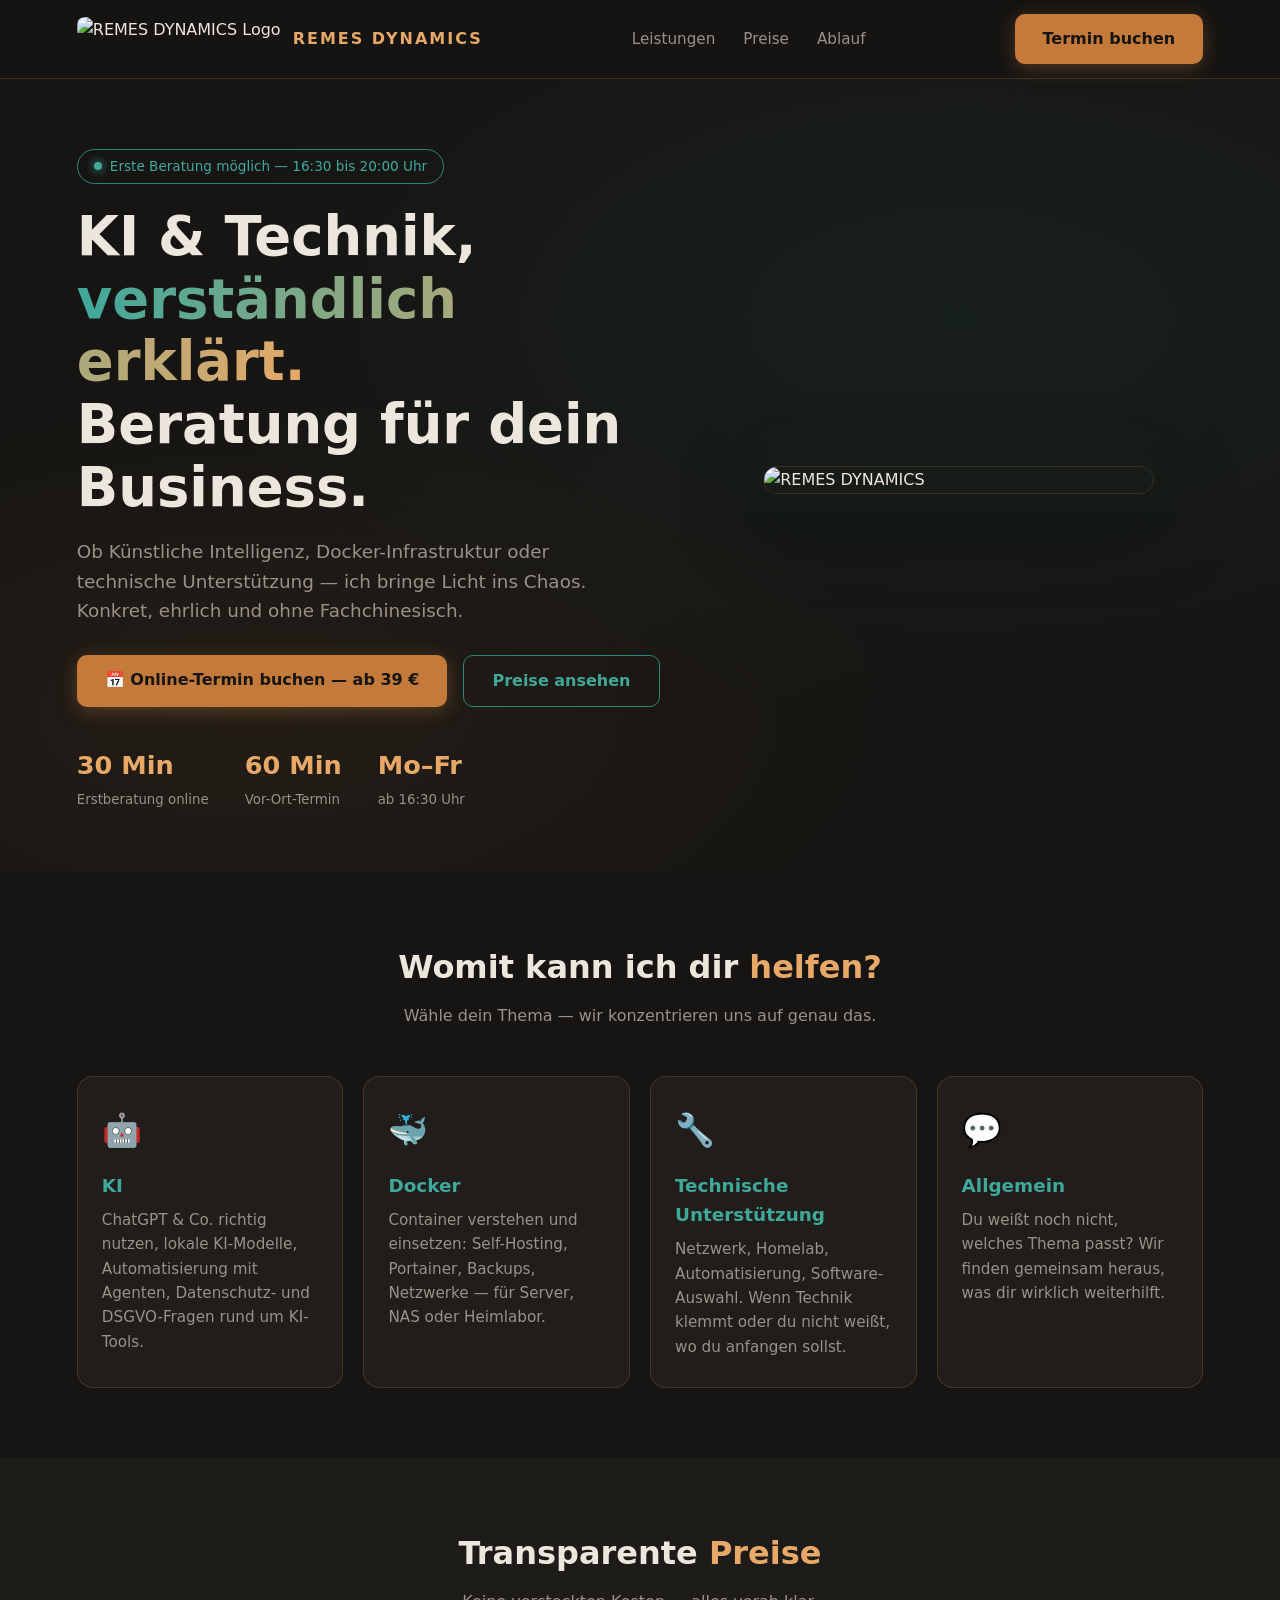
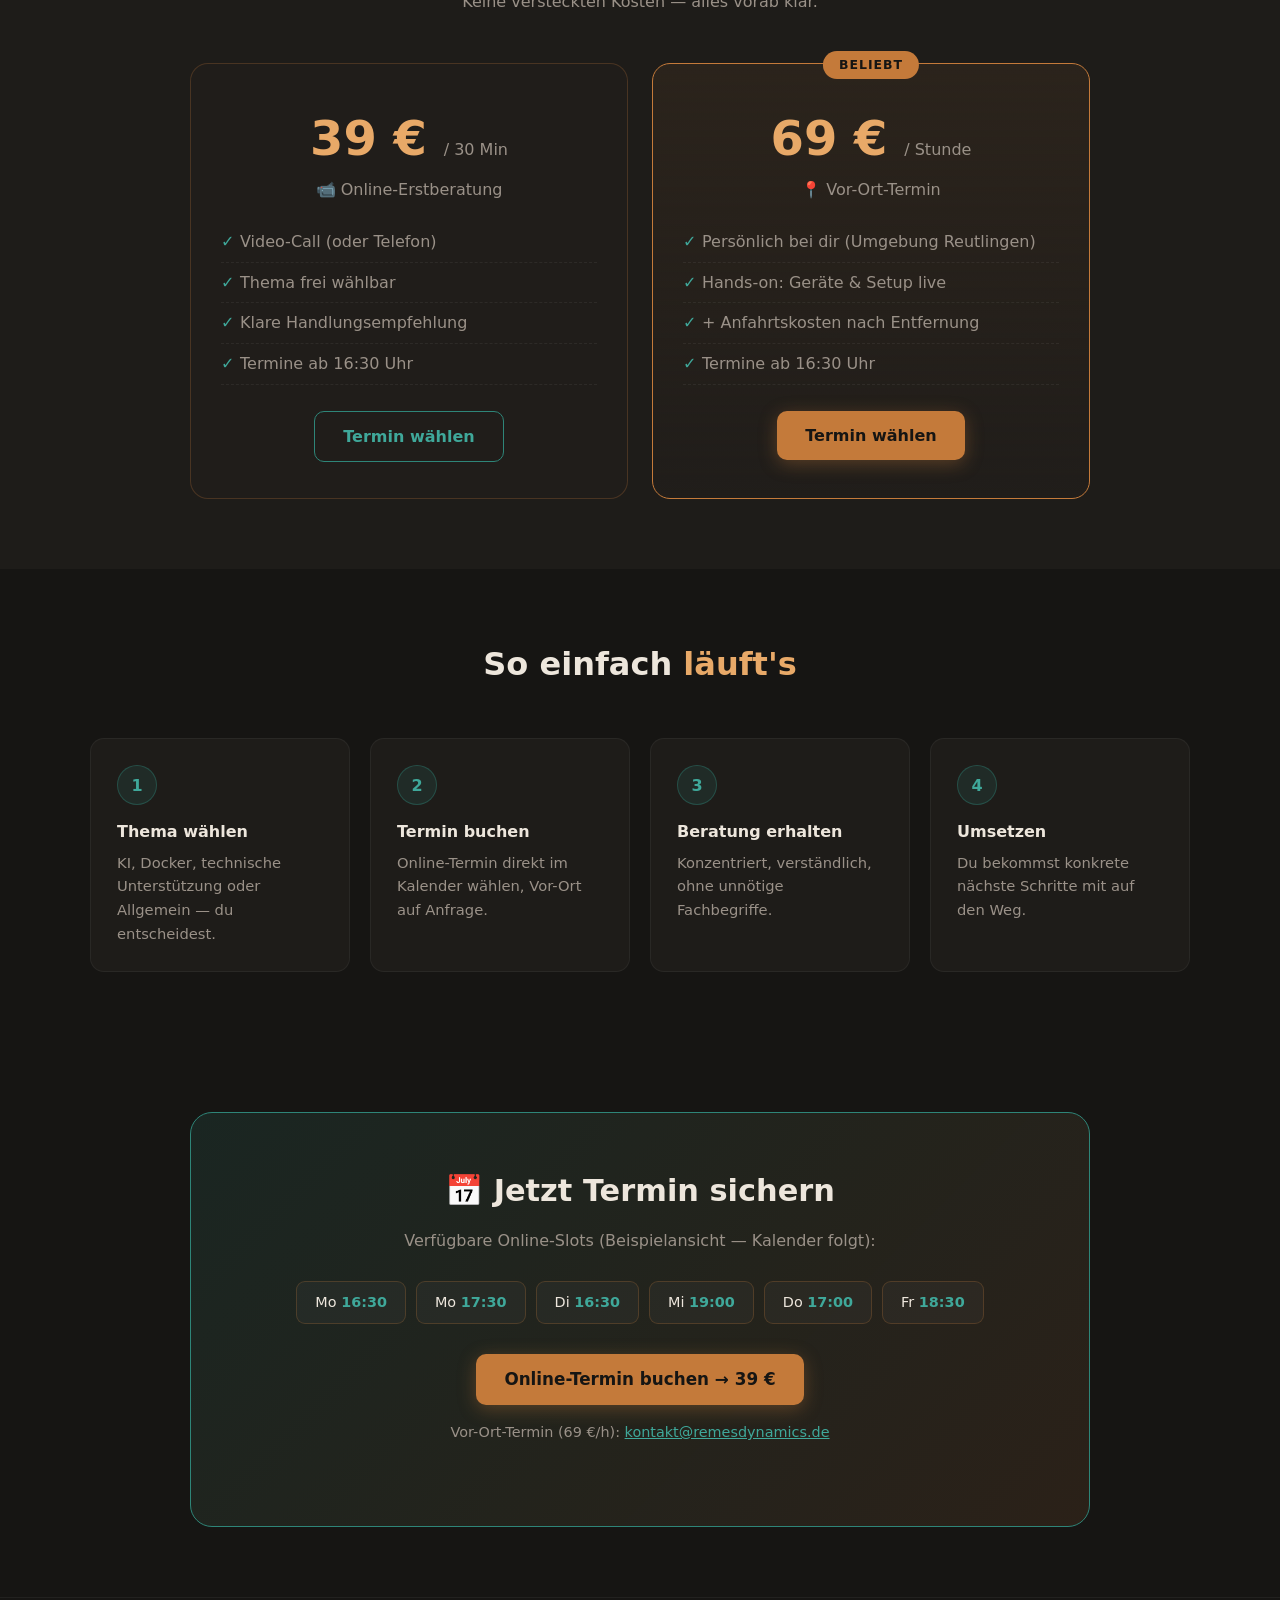
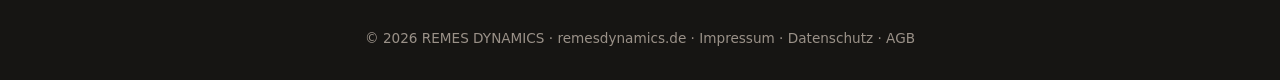
==== index.html @ b0b4b61d "Add index.html (REMES Dynamics Website)" ====
<!DOCTYPE html>
<html lang="de">
<head>
<meta charset="UTF-8">
<meta name="viewport" content="width=device-width, initial-scale=1.0">
<title>REMES DYNAMICS — KI &amp; Tech Beratung</title>
<link rel="icon" href="logo.png" type="image/png">
<style>
  :root {
    --bg: #161513;
    --bg2: #1e1c19;
    --card: #201d1a;
    --teal: #2E8578;
    --teal-bright: #3FA89A;
    --copper: #C47A3A;
    --copper-light: #E8A968;
    --text: #EDE6DC;
    --muted: #9A9188;
    --line: rgba(196,122,58,.25);
  }
  * { margin:0; padding:0; box-sizing:border-box; }
  body {
    font-family: 'Segoe UI', system-ui, sans-serif;
    background: var(--bg);
    color: var(--text);
    line-height: 1.6;
  }
  /* ---------- NAV ---------- */
  nav {
    position: sticky; top: 0; z-index: 100;
    display: flex; align-items: center; justify-content: space-between;
    padding: 14px 6vw;
    background: rgba(22,21,19,.85);
    backdrop-filter: blur(10px);
    border-bottom: 1px solid var(--line);
  }
  nav img { height: 44px; border-radius: 8px; }
  nav .brand { display:flex; align-items:center; gap:12px; }
  nav .brand span { font-weight:700; letter-spacing:2px; color:var(--copper-light); }
  nav .links { display:flex; gap:28px; font-size:.95rem; }
  nav .links a { color:var(--muted); text-decoration:none; transition:color .2s; }
  nav .links a:hover { color:var(--teal-bright); }
  .btn {
    display:inline-block; padding:12px 28px; border-radius:10px;
    font-weight:600; text-decoration:none; transition:all .25s;
  }
  .btn-copper { background:var(--copper); color:#161513; box-shadow:0 4px 18px rgba(196,122,58,.35); }
  .btn-copper:hover { background:var(--copper-light); transform:translateY(-2px); }
  .btn-ghost { border:1px solid var(--teal); color:var(--teal-bright); }
  .btn-ghost:hover { background:rgba(46,133,120,.12); }

  /* ---------- HERO ---------- */
  header {
    display:grid; grid-template-columns: 1.1fr .9fr; gap:40px; align-items:center;
    padding: 70px 6vw 60px;
    background:
      radial-gradient(ellipse 60% 50% at 75% 30%, rgba(46,133,120,.10), transparent),
      radial-gradient(ellipse 50% 40% at 20% 80%, rgba(196,122,58,.08), transparent),
      var(--bg);
  }
  .badge {
    display:inline-flex; align-items:center; gap:8px;
    padding:6px 16px; border-radius:99px; font-size:.85rem;
    border:1px solid var(--teal); color:var(--teal-bright);
    margin-bottom:22px;
  }
  .badge .dot { width:8px; height:8px; border-radius:50%; background:var(--teal-bright);
    box-shadow:0 0 10px var(--teal-bright); animation:pulse 2s infinite; }
  @keyframes pulse { 50% { opacity:.4; } }
  h1 { font-size: clamp(2.2rem, 4.5vw, 3.4rem); line-height:1.15; margin-bottom:18px; }
  h1 .grad {
    background: linear-gradient(90deg, var(--teal-bright), var(--copper-light));
    -webkit-background-clip:text; background-clip:text; color:transparent;
  }
  .lead { color:var(--muted); font-size:1.15rem; max-width:520px; margin-bottom:30px; }
  .hero-cta { display:flex; gap:16px; flex-wrap:wrap; }
  .hero-stats { display:flex; gap:36px; margin-top:38px; }
  .hero-stats b { font-size:1.6rem; color:var(--copper-light); display:block; }
  .hero-stats small { color:var(--muted); }
  .hero-logo {
    justify-self:center;
    width: min(420px, 80%); border-radius:24px;
    box-shadow: 0 20px 80px rgba(0,0,0,.6), 0 0 60px rgba(46,133,120,.15);
    border: 1px solid rgba(196,122,58,.2);
  }

  /* ---------- SERVICES ---------- */
  section { padding: 70px 6vw; }
  .sec-head { text-align:center; margin-bottom:48px; }
  .sec-head h2 { font-size:2rem; margin-bottom:10px; }
  .sec-head h2 em { color:var(--copper-light); font-style:normal; }
  .sec-head p { color:var(--muted); }
  .grid { display:grid; grid-template-columns:repeat(auto-fit,minmax(230px,1fr)); gap:20px; max-width:1240px; margin:0 auto; }
  .card {
    background:var(--card); border:1px solid var(--line); border-radius:16px;
    padding:28px 24px; transition:all .3s; position:relative; overflow:hidden;
  }
  .card:hover { transform:translateY(-6px); border-color:var(--teal);
    box-shadow:0 14px 40px rgba(0,0,0,.45), 0 0 30px rgba(46,133,120,.12); }
  .card .ico { font-size:2rem; margin-bottom:14px; }
  .card h3 { font-size:1.15rem; margin-bottom:8px; color:var(--teal-bright); }
  .card p { color:var(--muted); font-size:.95rem; }

  /* ---------- PRICING ---------- */
  .pricing { display:grid; grid-template-columns:repeat(auto-fit,minmax(300px,1fr)); gap:24px; max-width:900px; margin:0 auto; }
  .price-card {
    background:var(--card); border:1px solid var(--line); border-radius:18px;
    padding:36px 30px; text-align:center; position:relative;
  }
  .price-card.hot { border-color:var(--copper);
    background:linear-gradient(180deg, rgba(196,122,58,.08), var(--card)); }
  .price-card .tag {
    position:absolute; top:-13px; left:50%; transform:translateX(-50%);
    background:var(--copper); color:#161513; font-size:.78rem; font-weight:700;
    padding:4px 16px; border-radius:99px; letter-spacing:1px;
  }
  .price-card .amount { font-size:3rem; font-weight:800; color:var(--copper-light); }
  .price-card .amount small { font-size:1rem; color:var(--muted); font-weight:400; }
  .price-card .per { color:var(--muted); margin-bottom:20px; }
  .price-card ul { list-style:none; text-align:left; margin:0 0 26px; }
  .price-card li { padding:7px 0; color:var(--muted); border-bottom:1px dashed rgba(255,255,255,.06); }
  .price-card li::before { content:"✓ "; color:var(--teal-bright); font-weight:700; }

  /* ---------- HOW IT WORKS ---------- */
  .steps { display:grid; grid-template-columns:repeat(auto-fit,minmax(220px,1fr)); gap:20px; max-width:1100px; margin:0 auto; }
  .step { background:var(--bg2); border-radius:14px; padding:26px; border:1px solid rgba(255,255,255,.05); }
  .step .num {
    width:40px; height:40px; border-radius:50%; display:grid; place-items:center;
    background:rgba(46,133,120,.15); color:var(--teal-bright); font-weight:800; margin-bottom:14px;
    border:1px solid rgba(46,133,120,.4);
  }
  .step h4 { margin-bottom:6px; }
  .step p { color:var(--muted); font-size:.92rem; }

  /* ---------- BOOKING CTA ---------- */
  .cta {
    max-width:900px; margin:0 auto; text-align:center;
    background:linear-gradient(135deg, rgba(46,133,120,.15), rgba(196,122,58,.12));
    border:1px solid var(--teal); border-radius:22px; padding:54px 30px;
  }
  .cta h2 { font-size:1.9rem; margin-bottom:12px; }
  .cta p { color:var(--muted); margin-bottom:28px; }
  .slots { display:flex; gap:10px; justify-content:center; flex-wrap:wrap; margin-bottom:30px; }
  .slot {
    padding:9px 18px; border-radius:9px; border:1px solid var(--line);
    color:var(--text); font-size:.9rem; background:rgba(255,255,255,.03);
  }
  .slot b { color:var(--teal-bright); }
  .footer-note { text-align:center; color:var(--muted); font-size:.85rem; padding:30px; border-top:1px solid rgba(255,255,255,.05); }

  @media (max-width: 820px) {
    header { grid-template-columns:1fr; text-align:center; }
    .hero-cta, .hero-stats { justify-content:center; }
    nav .links { display:none; }
  }
</style>
</head>
<body>

<nav>
  <div class="brand">
    <img src="logo.png" alt="REMES DYNAMICS Logo">
    <span>REMES DYNAMICS</span>
  </div>
  <div class="links">
    <a href="#leistungen">Leistungen</a>
    <a href="#preise">Preise</a>
    <a href="#ablauf">Ablauf</a>
  </div>
  <a class="btn btn-copper" href="#buchen">Termin buchen</a>
</nav>

<header>
  <div>
    <div class="badge"><span class="dot"></span> Erste Beratung möglich — 16:30 bis 20:00 Uhr</div>
    <h1>KI &amp; Technik, <span class="grad">verständlich erklärt.</span><br>Beratung für dein Business.</h1>
    <p class="lead">Ob Künstliche Intelligenz, Docker-Infrastruktur oder technische Unterstützung —
      ich bringe Licht ins Chaos. Konkret, ehrlich und ohne Fachchinesisch.</p>
    <div class="hero-cta">
      <a class="btn btn-copper" href="#buchen">📅 Online-Termin buchen — ab 39 €</a>
      <a class="btn btn-ghost" href="#preise">Preise ansehen</a>
    </div>
    <div class="hero-stats">
      <div><b>30 Min</b><small>Erstberatung online</small></div>
      <div><b>60 Min</b><small>Vor-Ort-Termin</small></div>
      <div><b>Mo–Fr</b><small>ab 16:30 Uhr</small></div>
    </div>
  </div>
  <img class="hero-logo" src="logo.png" alt="REMES DYNAMICS">
</header>

<section id="leistungen">
  <div class="sec-head">
    <h2>Womit kann ich dir <em>helfen?</em></h2>
    <p>Wähle dein Thema — wir konzentrieren uns auf genau das.</p>
  </div>
  <div class="grid">
    <div class="card"><div class="ico">🤖</div><h3>KI</h3>
      <p>ChatGPT &amp; Co. richtig nutzen, lokale KI-Modelle, Automatisierung mit Agenten, Datenschutz- und DSGVO-Fragen rund um KI-Tools.</p></div>
    <div class="card"><div class="ico">🐳</div><h3>Docker</h3>
      <p>Container verstehen und einsetzen: Self-Hosting, Portainer, Backups, Netzwerke — für Server, NAS oder Heimlabor.</p></div>
    <div class="card"><div class="ico">🔧</div><h3>Technische Unterstützung</h3>
      <p>Netzwerk, Homelab, Automatisierung, Software-Auswahl. Wenn Technik klemmt oder du nicht weißt, wo du anfangen sollst.</p></div>
    <div class="card"><div class="ico">💬</div><h3>Allgemein</h3>
      <p>Du weißt noch nicht, welches Thema passt? Wir finden gemeinsam heraus, was dir wirklich weiterhilft.</p></div>
  </div>
</section>

<section id="preise" style="background:var(--bg2);">
  <div class="sec-head">
    <h2>Transparente <em>Preise</em></h2>
    <p>Keine versteckten Kosten — alles vorab klar.</p>
  </div>
  <div class="pricing">
    <div class="price-card">
      <div class="amount">39&nbsp;€ <small>/ 30 Min</small></div>
      <div class="per">📹 Online-Erstberatung</div>
      <ul>
        <li>Video-Call (oder Telefon)</li>
        <li>Thema frei wählbar</li>
        <li>Klare Handlungsempfehlung</li>
        <li>Termine ab 16:30 Uhr</li>
      </ul>
      <a class="btn btn-ghost" href="#buchen">Termin wählen</a>
    </div>
    <div class="price-card hot">
      <div class="tag">BELIEBT</div>
      <div class="amount">69&nbsp;€ <small>/ Stunde</small></div>
      <div class="per">📍 Vor-Ort-Termin</div>
      <ul>
        <li>Persönlich bei dir (Umgebung Reutlingen)</li>
        <li>Hands-on: Geräte &amp; Setup live</li>
        <li>+ Anfahrtskosten nach Entfernung</li>
        <li>Termine ab 16:30 Uhr</li>
      </ul>
      <a class="btn btn-copper" href="#buchen">Termin wählen</a>
    </div>
  </div>
</section>

<section id="ablauf">
  <div class="sec-head">
    <h2>So einfach <em>läuft's</em></h2>
  </div>
  <div class="steps">
    <div class="step"><div class="num">1</div><h4>Thema wählen</h4><p>KI, Docker, technische Unterstützung oder Allgemein — du entscheidest.</p></div>
    <div class="step"><div class="num">2</div><h4>Termin buchen</h4><p>Online-Termin direkt im Kalender wählen, Vor-Ort auf Anfrage.</p></div>
    <div class="step"><div class="num">3</div><h4>Beratung erhalten</h4><p>Konzentriert, verständlich, ohne unnötige Fachbegriffe.</p></div>
    <div class="step"><div class="num">4</div><h4>Umsetzen</h4><p>Du bekommst konkrete nächste Schritte mit auf den Weg.</p></div>
  </div>
</section>

<section id="buchen">
  <div class="cta">
    <h2>📅 Jetzt Termin sichern</h2>
    <p>Verfügbare Online-Slots (Beispielansicht — Kalender folgt):</p>
    <div class="slots">
      <span class="slot">Mo <b>16:30</b></span>
      <span class="slot">Mo <b>17:30</b></span>
      <span class="slot">Di <b>16:30</b></span>
      <span class="slot">Mi <b>19:00</b></span>
      <span class="slot">Do <b>17:00</b></span>
      <span class="slot">Fr <b>18:30</b></span>
    </div>
    <a class="btn btn-copper" href="#" style="font-size:1.05rem;">Online-Termin buchen → 39 €</a>
    <p style="margin-top:16px; font-size:.9rem;">Vor-Ort-Termin (69 €/h): <a href="mailto:kontakt@remesdynamics.de" style="color:var(--teal-bright);">kontakt@remesdynamics.de</a></p>
  </div>
</section>

<div class="footer-note">
  © 2026 REMES DYNAMICS · remesdynamics.de · Impressum · Datenschutz · AGB
</div>

</body>
</html>
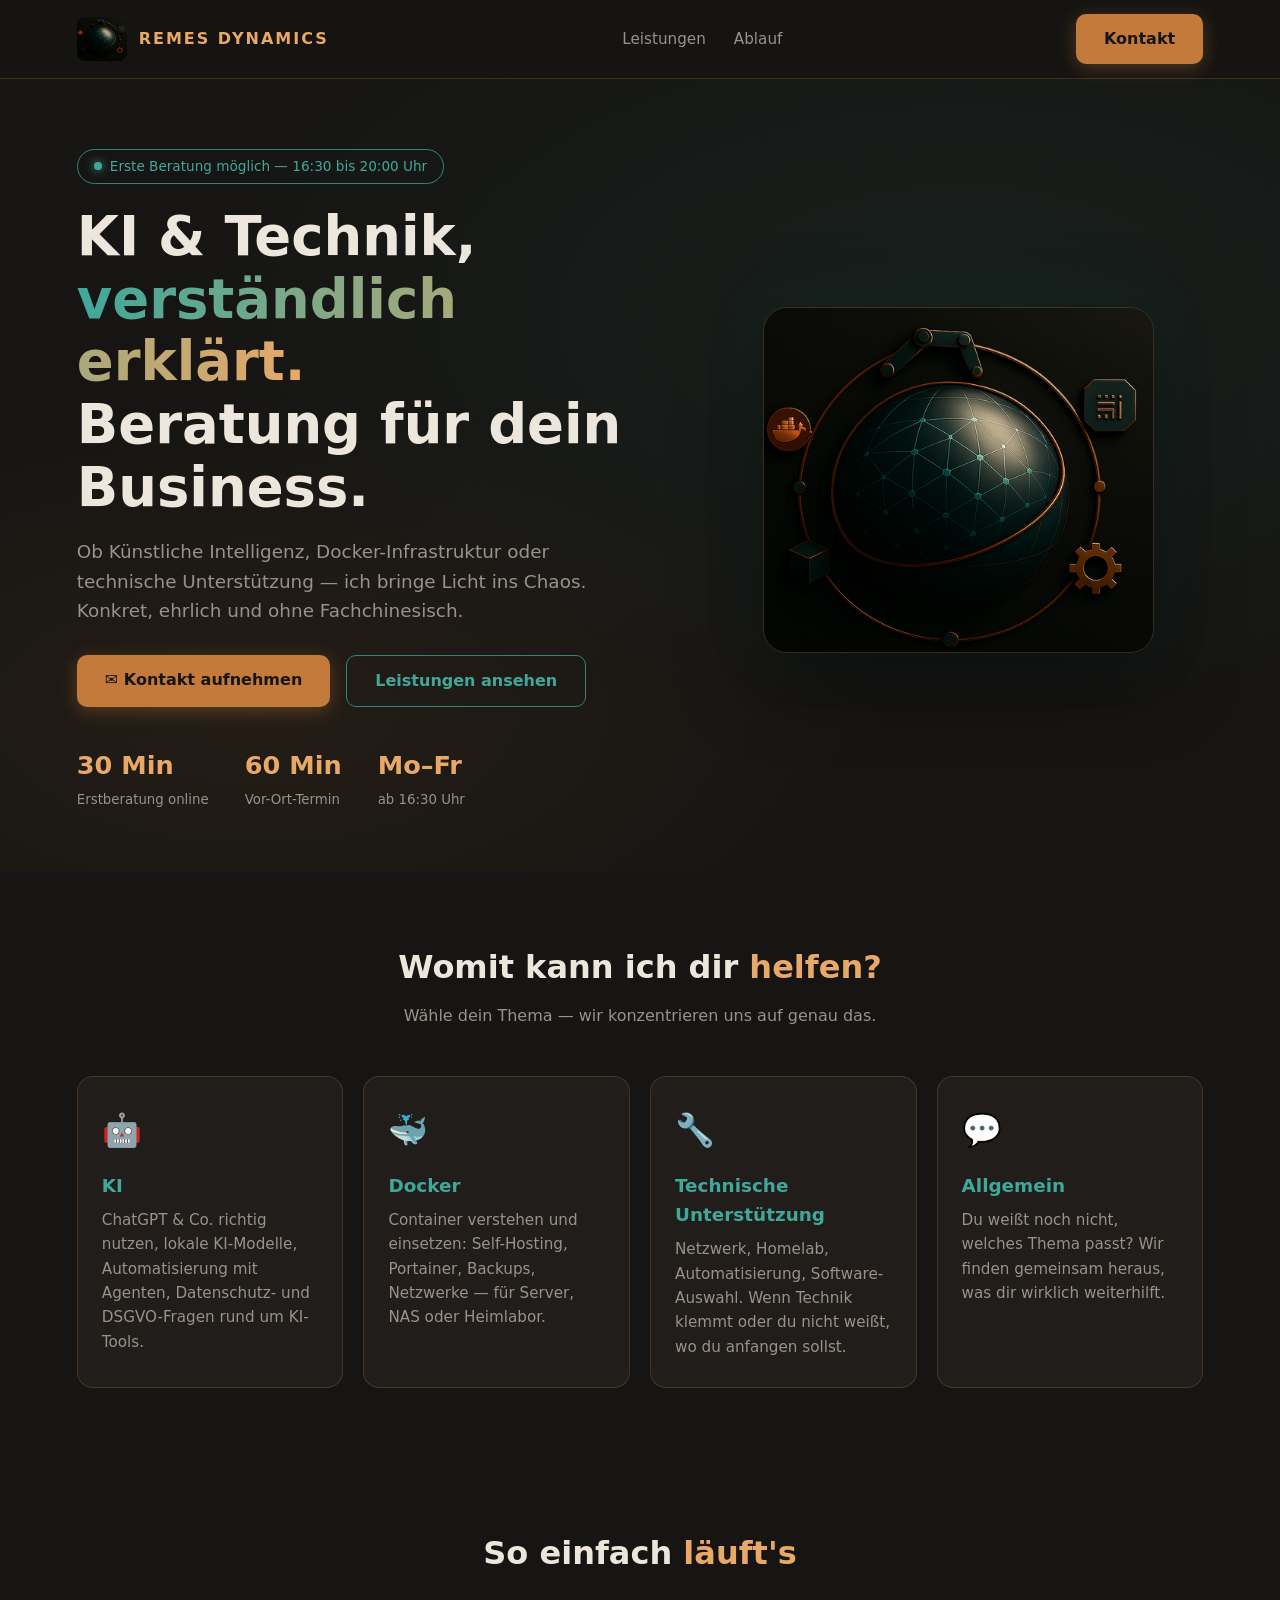
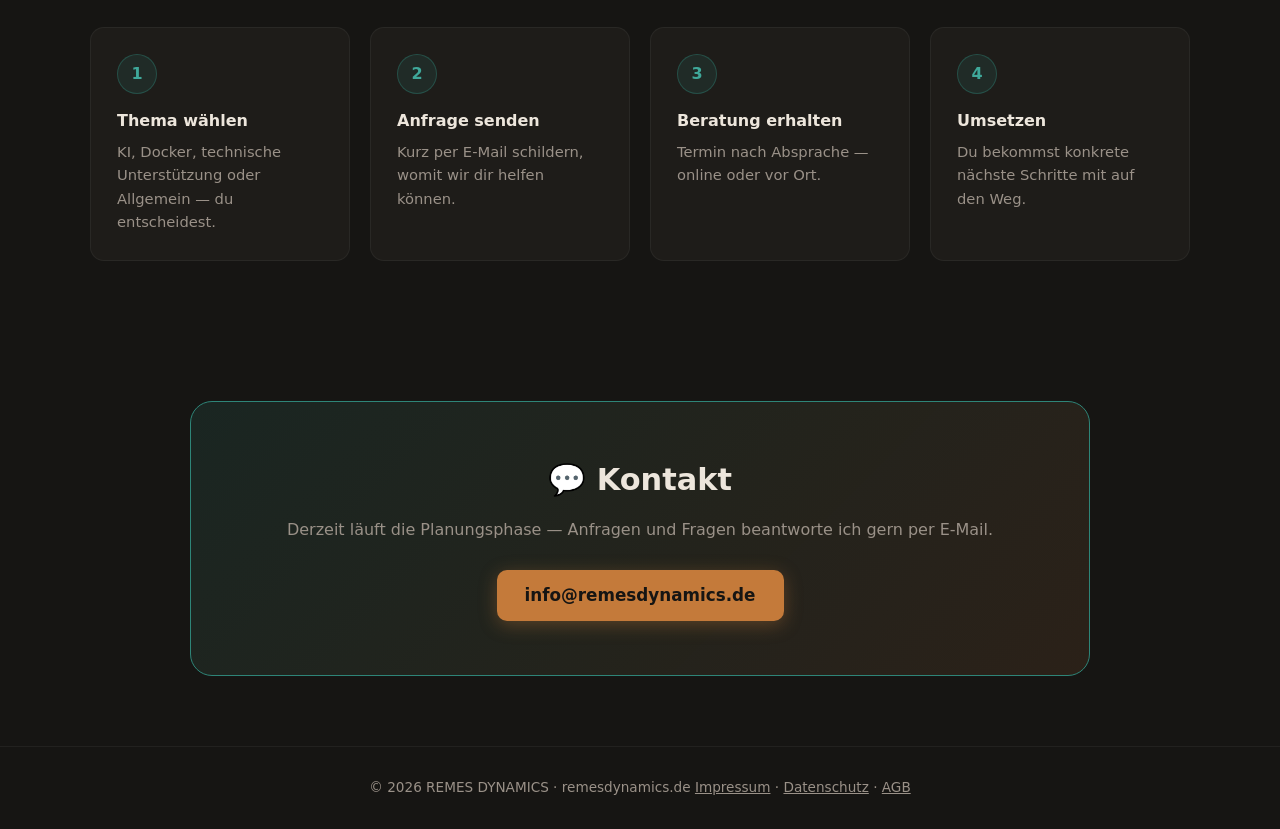
==== commit 38eda4b8: "Update index: Info-only Version" ====
--- a/index.html
+++ b/index.html
@@ -140,12 +140,6 @@
   }
   .cta h2 { font-size:1.9rem; margin-bottom:12px; }
   .cta p { color:var(--muted); margin-bottom:28px; }
-  .slots { display:flex; gap:10px; justify-content:center; flex-wrap:wrap; margin-bottom:30px; }
-  .slot {
-    padding:9px 18px; border-radius:9px; border:1px solid var(--line);
-    color:var(--text); font-size:.9rem; background:rgba(255,255,255,.03);
-  }
-  .slot b { color:var(--teal-bright); }
   .footer-note { text-align:center; color:var(--muted); font-size:.85rem; padding:30px; border-top:1px solid rgba(255,255,255,.05); }
 
   @media (max-width: 820px) {
@@ -164,10 +158,9 @@
   </div>
   <div class="links">
     <a href="#leistungen">Leistungen</a>
-    <a href="#preise">Preise</a>
     <a href="#ablauf">Ablauf</a>
   </div>
-  <a class="btn btn-copper" href="#buchen">Termin buchen</a>
+  <a class="btn btn-copper" href="mailto:info@remesdynamics.de">Kontakt</a>
 </nav>
 
 <header>
@@ -177,8 +170,8 @@
     <p class="lead">Ob Künstliche Intelligenz, Docker-Infrastruktur oder technische Unterstützung —
       ich bringe Licht ins Chaos. Konkret, ehrlich und ohne Fachchinesisch.</p>
     <div class="hero-cta">
-      <a class="btn btn-copper" href="#buchen">📅 Online-Termin buchen — ab 39 €</a>
-      <a class="btn btn-ghost" href="#preise">Preise ansehen</a>
+      <a class="btn btn-copper" href="mailto:info@remesdynamics.de">✉️ Kontakt aufnehmen</a>
+      <a class="btn btn-ghost" href="#leistungen">Leistungen ansehen</a>
     </div>
     <div class="hero-stats">
       <div><b>30 Min</b><small>Erstberatung online</small></div>
@@ -206,37 +199,6 @@
   </div>
 </section>
 
-<section id="preise" style="background:var(--bg2);">
-  <div class="sec-head">
-    <h2>Transparente <em>Preise</em></h2>
-    <p>Keine versteckten Kosten — alles vorab klar.</p>
-  </div>
-  <div class="pricing">
-    <div class="price-card">
-      <div class="amount">39&nbsp;€ <small>/ 30 Min</small></div>
-      <div class="per">📹 Online-Erstberatung</div>
-      <ul>
-        <li>Video-Call (oder Telefon)</li>
-        <li>Thema frei wählbar</li>
-        <li>Klare Handlungsempfehlung</li>
-        <li>Termine ab 16:30 Uhr</li>
-      </ul>
-      <a class="btn btn-ghost" href="#buchen">Termin wählen</a>
-    </div>
-    <div class="price-card hot">
-      <div class="tag">BELIEBT</div>
-      <div class="amount">69&nbsp;€ <small>/ Stunde</small></div>
-      <div class="per">📍 Vor-Ort-Termin</div>
-      <ul>
-        <li>Persönlich bei dir (Umgebung Reutlingen)</li>
-        <li>Hands-on: Geräte &amp; Setup live</li>
-        <li>+ Anfahrtskosten nach Entfernung</li>
-        <li>Termine ab 16:30 Uhr</li>
-      </ul>
-      <a class="btn btn-copper" href="#buchen">Termin wählen</a>
-    </div>
-  </div>
-</section>
 
 <section id="ablauf">
   <div class="sec-head">
@@ -244,31 +206,25 @@
   </div>
   <div class="steps">
     <div class="step"><div class="num">1</div><h4>Thema wählen</h4><p>KI, Docker, technische Unterstützung oder Allgemein — du entscheidest.</p></div>
-    <div class="step"><div class="num">2</div><h4>Termin buchen</h4><p>Online-Termin direkt im Kalender wählen, Vor-Ort auf Anfrage.</p></div>
-    <div class="step"><div class="num">3</div><h4>Beratung erhalten</h4><p>Konzentriert, verständlich, ohne unnötige Fachbegriffe.</p></div>
+    <div class="step"><div class="num">2</div><h4>Anfrage senden</h4><p>Kurz per E-Mail schildern, womit wir dir helfen können.</p></div>
+    <div class="step"><div class="num">3</div><h4>Beratung erhalten</h4><p>Termin nach Absprache — online oder vor Ort.</p></div>
     <div class="step"><div class="num">4</div><h4>Umsetzen</h4><p>Du bekommst konkrete nächste Schritte mit auf den Weg.</p></div>
   </div>
 </section>
 
-<section id="buchen">
+<section id="kontakt">
   <div class="cta">
-    <h2>📅 Jetzt Termin sichern</h2>
-    <p>Verfügbare Online-Slots (Beispielansicht — Kalender folgt):</p>
-    <div class="slots">
-      <span class="slot">Mo <b>16:30</b></span>
-      <span class="slot">Mo <b>17:30</b></span>
-      <span class="slot">Di <b>16:30</b></span>
-      <span class="slot">Mi <b>19:00</b></span>
-      <span class="slot">Do <b>17:00</b></span>
-      <span class="slot">Fr <b>18:30</b></span>
-    </div>
-    <a class="btn btn-copper" href="#" style="font-size:1.05rem;">Online-Termin buchen → 39 €</a>
-    <p style="margin-top:16px; font-size:.9rem;">Vor-Ort-Termin (69 €/h): <a href="mailto:kontakt@remesdynamics.de" style="color:var(--teal-bright);">kontakt@remesdynamics.de</a></p>
+    <h2>💬 Kontakt</h2>
+    <p>Derzeit läuft die Planungsphase — Anfragen und Fragen beantworte ich gern per E-Mail.</p>
+    <a class="btn btn-copper" href="mailto:info@remesdynamics.de" style="font-size:1.05rem;">info@remesdynamics.de</a>
   </div>
 </section>
 
 <div class="footer-note">
-  © 2026 REMES DYNAMICS · remesdynamics.de · Impressum · Datenschutz · AGB
+  <span>© 2026 REMES DYNAMICS · remesdynamics.de</span>
+<span><a href="impressum.html" style="color:var(--muted)">Impressum</a> ·
+<a href="datenschutz.html" style="color:var(--muted)">Datenschutz</a> ·
+<a href="agb.html" style="color:var(--muted)">AGB</a></span>
 </div>
 
 </body>
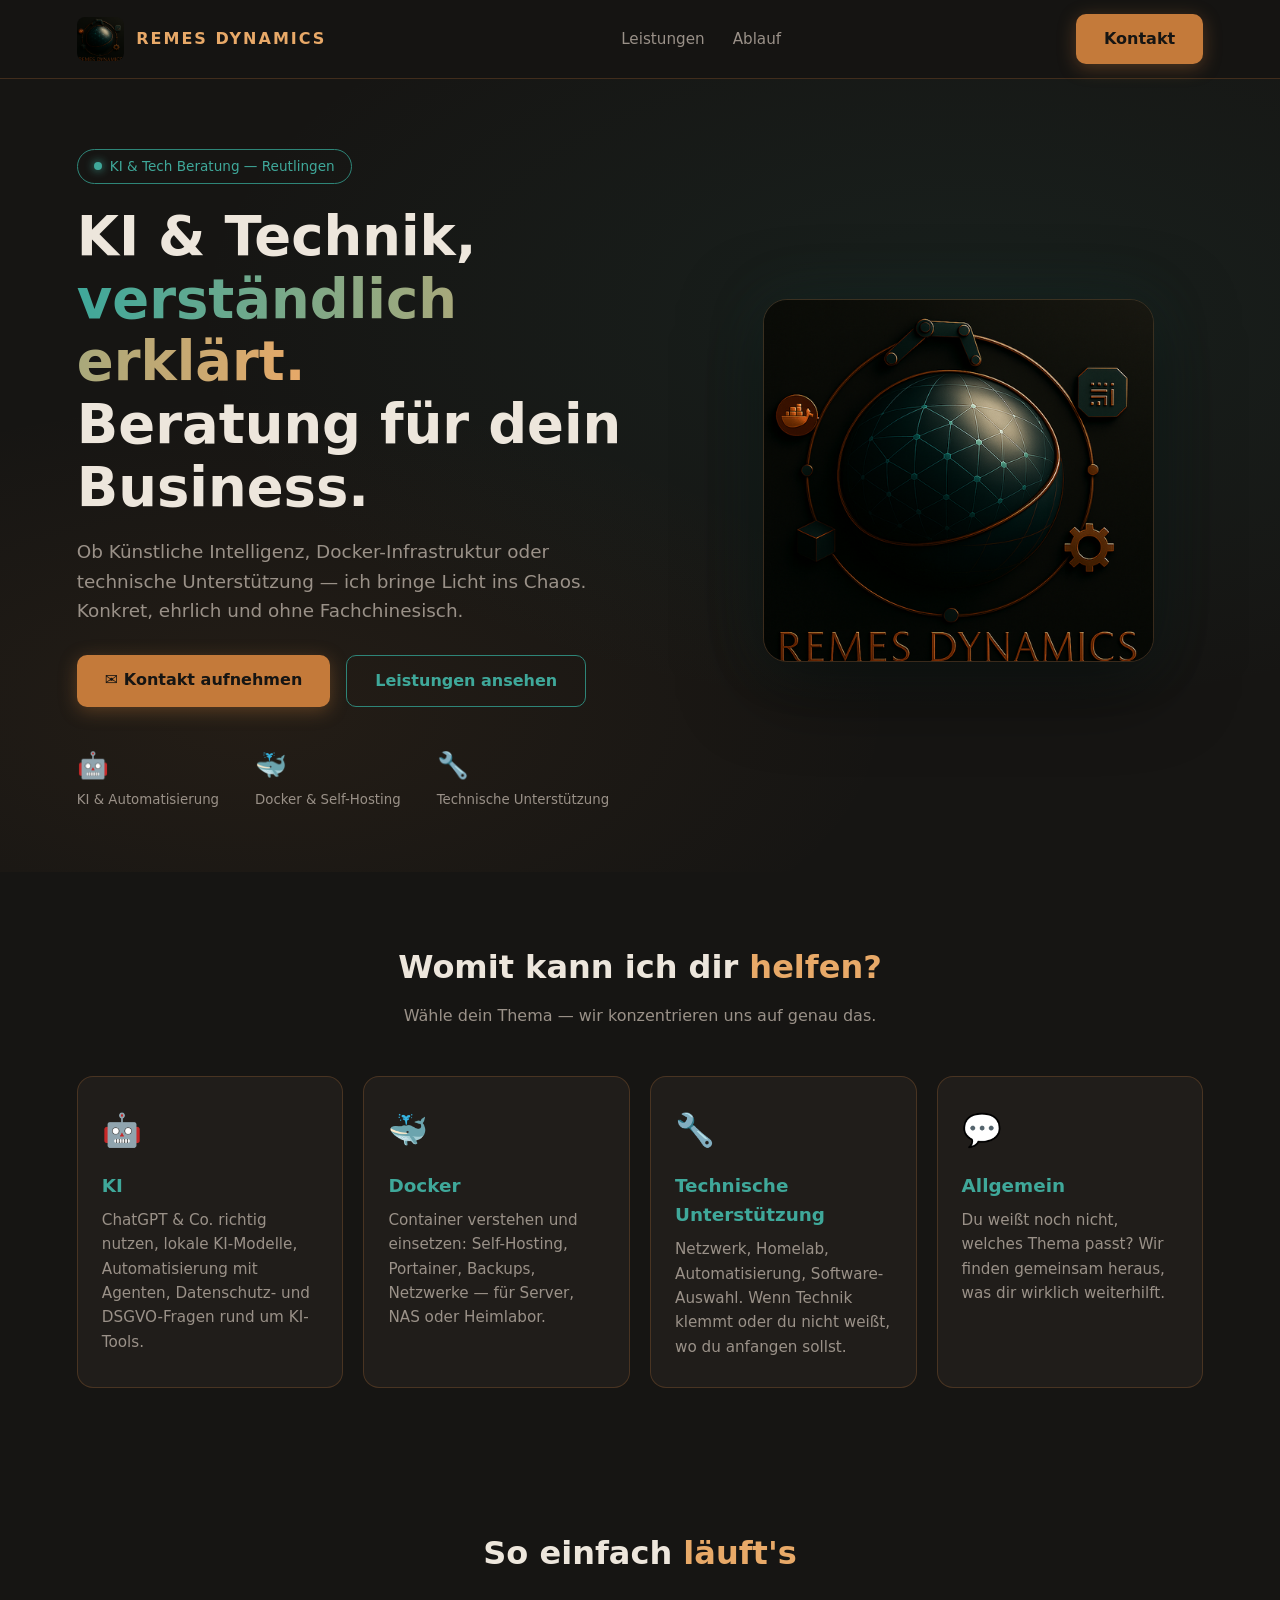
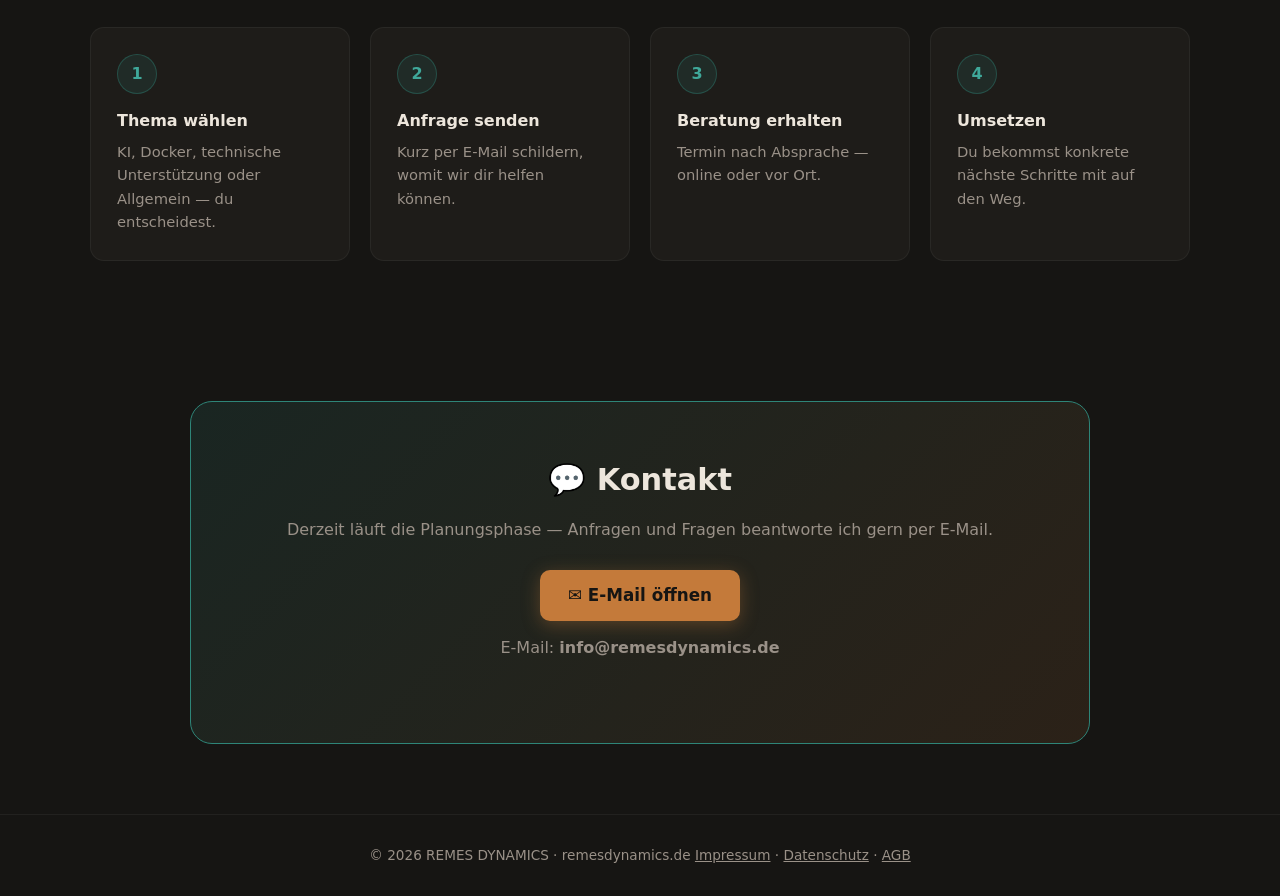
==== commit 33dd2cde: "Hero neutral: keine Termine/Preise; Kontakt ueber #kontakt (mailto-Fix)" ====
--- a/index.html
+++ b/index.html
@@ -160,23 +160,23 @@
     <a href="#leistungen">Leistungen</a>
     <a href="#ablauf">Ablauf</a>
   </div>
-  <a class="btn btn-copper" href="mailto:info@remesdynamics.de">Kontakt</a>
+  <a class="btn btn-copper" href="#kontakt">Kontakt</a>
 </nav>
 
 <header>
   <div>
-    <div class="badge"><span class="dot"></span> Erste Beratung möglich — 16:30 bis 20:00 Uhr</div>
+    <div class="badge"><span class="dot"></span> KI & Tech Beratung — Reutlingen</div>
     <h1>KI &amp; Technik, <span class="grad">verständlich erklärt.</span><br>Beratung für dein Business.</h1>
     <p class="lead">Ob Künstliche Intelligenz, Docker-Infrastruktur oder technische Unterstützung —
       ich bringe Licht ins Chaos. Konkret, ehrlich und ohne Fachchinesisch.</p>
     <div class="hero-cta">
-      <a class="btn btn-copper" href="mailto:info@remesdynamics.de">✉️ Kontakt aufnehmen</a>
+      <a class="btn btn-copper" href="#kontakt">✉️ Kontakt aufnehmen</a>
       <a class="btn btn-ghost" href="#leistungen">Leistungen ansehen</a>
     </div>
     <div class="hero-stats">
-      <div><b>30 Min</b><small>Erstberatung online</small></div>
-      <div><b>60 Min</b><small>Vor-Ort-Termin</small></div>
-      <div><b>Mo–Fr</b><small>ab 16:30 Uhr</small></div>
+      <div><b>🤖</b><small>KI & Automatisierung</small></div>
+      <div><b>🐳</b><small>Docker & Self-Hosting</small></div>
+      <div><b>🔧</b><small>Technische Unterstützung</small></div>
     </div>
   </div>
   <img class="hero-logo" src="logo.png" alt="REMES DYNAMICS">
@@ -216,7 +216,8 @@
   <div class="cta">
     <h2>💬 Kontakt</h2>
     <p>Derzeit läuft die Planungsphase — Anfragen und Fragen beantworte ich gern per E-Mail.</p>
-    <a class="btn btn-copper" href="mailto:info@remesdynamics.de" style="font-size:1.05rem;">info@remesdynamics.de</a>
+    <a class="btn btn-copper" href="mailto:info@remesdynamics.de" style="font-size:1.05rem;">✉️ E-Mail öffnen</a>
+    <p style="margin-top:14px;">E-Mail: <strong style="color:var(--copper-l); user-select:all;">info@remesdynamics.de</strong></p>
   </div>
 </section>
 
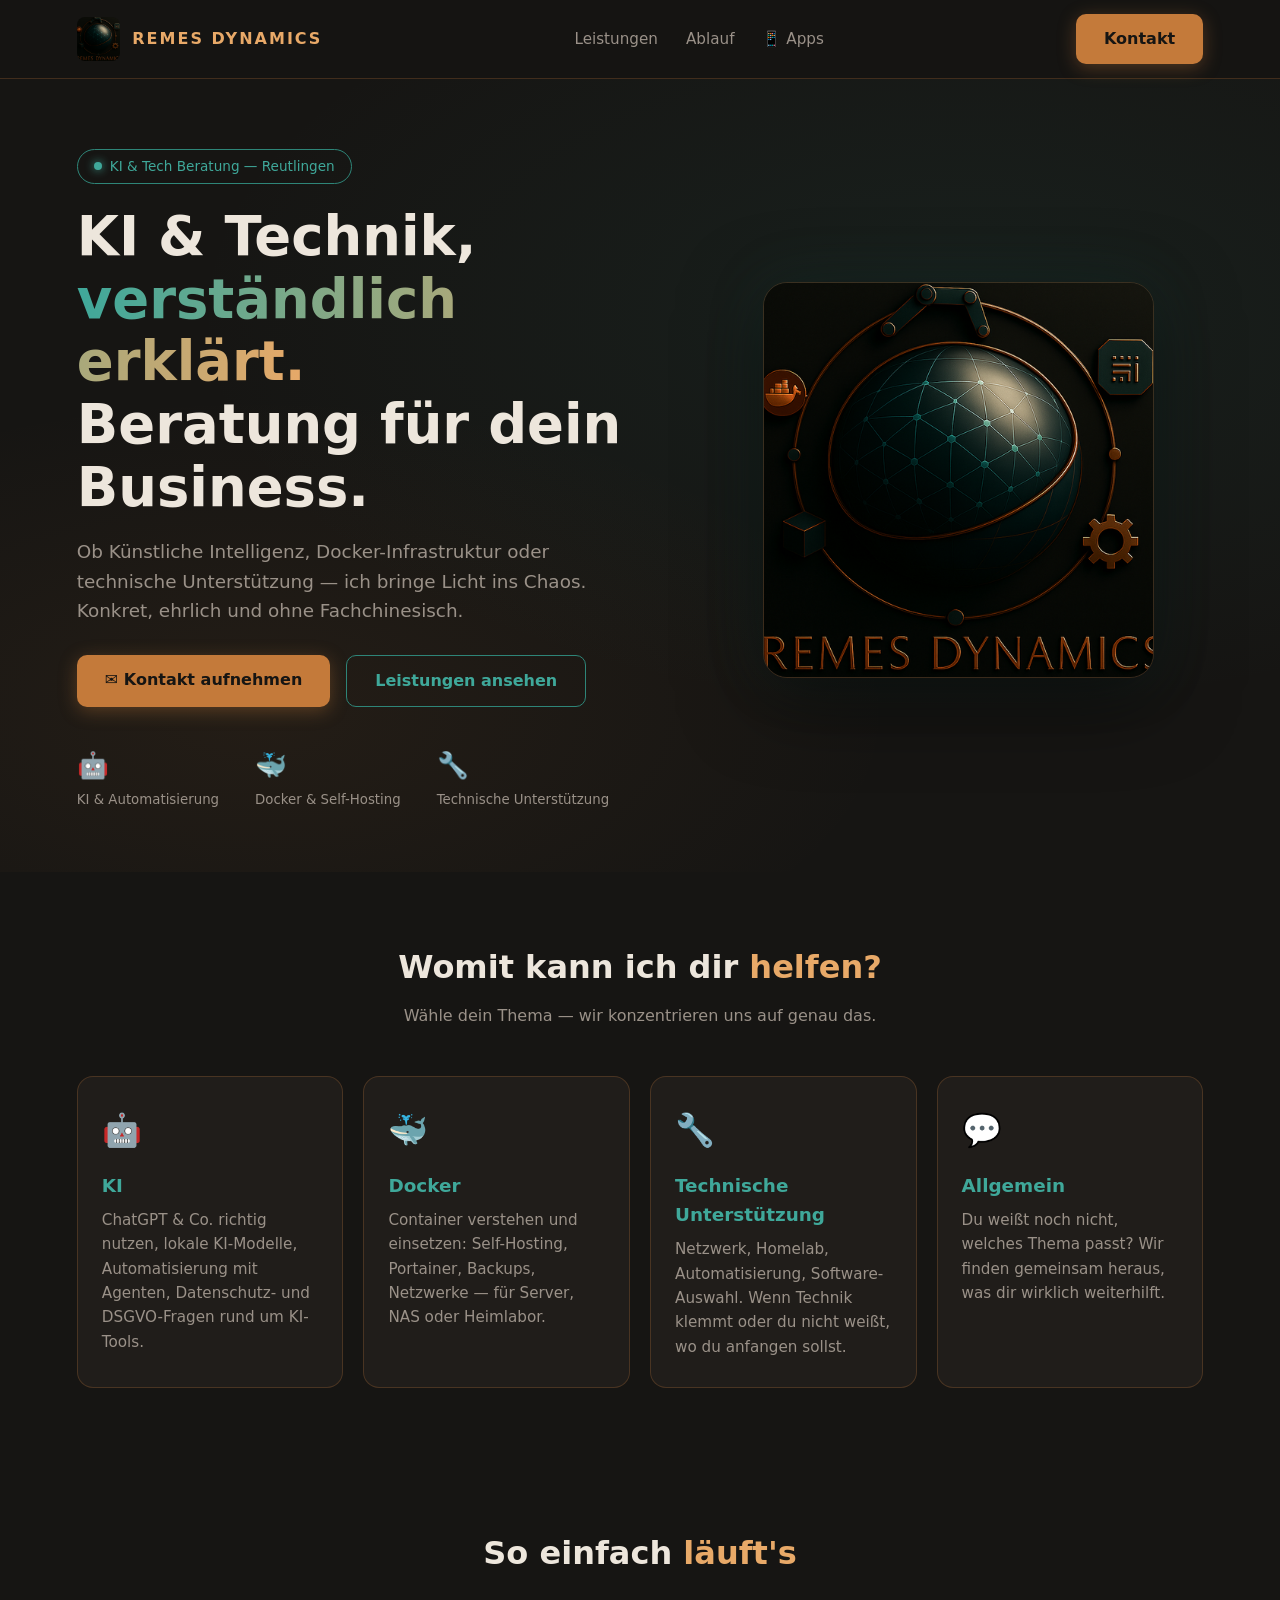
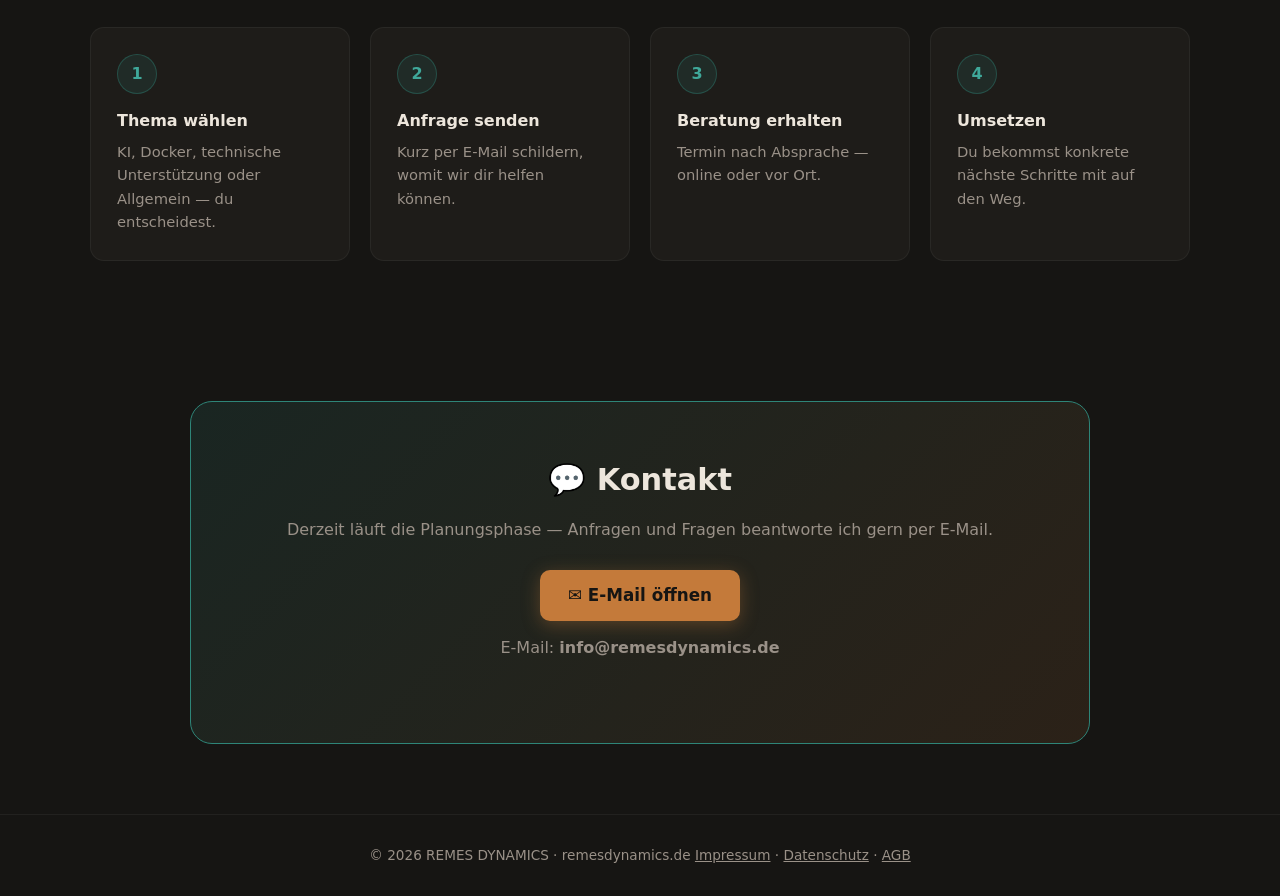
==== commit d6ab724f: "Mobile Nav (Burger-Menü) + Apps-Kategorie mit Beispiel-App-Seite (Unterhaltsrechner)" ====
--- a/index.html
+++ b/index.html
@@ -148,6 +148,7 @@
     nav .links { display:none; }
   }
 </style>
+<link rel="stylesheet" href="style.css">
 </head>
 <body>
 
@@ -156,10 +157,14 @@
     <img src="logo.png" alt="REMES DYNAMICS Logo">
     <span>REMES DYNAMICS</span>
   </div>
-  <div class="links">
+  <div class="links" id="navlinks">
     <a href="#leistungen">Leistungen</a>
     <a href="#ablauf">Ablauf</a>
-  </div>
+    <a href="apps.html">📱 Apps</a>
+  </div>
+  <button class="burger" id="burger" aria-label="Menü öffnen">
+    <span></span><span></span><span></span>
+  </button>
   <a class="btn btn-copper" href="#kontakt">Kontakt</a>
 </nav>
 
@@ -228,5 +233,16 @@
 <a href="agb.html" style="color:var(--muted)">AGB</a></span>
 </div>
 
+<script>
+const burger = document.getElementById('burger');
+const links = document.getElementById('navlinks');
+burger.addEventListener('click', () => {
+  burger.classList.toggle('open');
+  links.classList.toggle('open');
+});
+links.querySelectorAll('a').forEach(a => a.addEventListener('click', () => {
+  burger.classList.remove('open'); links.classList.remove('open');
+}));
+</script>
 </body>
 </html>
--- a/style.css
+++ b/style.css
@@ -0,0 +1,58 @@
+/* REMES DYNAMICS – Mobile Nav (Burger) + App-Styles */
+/* Burger-Menü: Button nur auf mobil sichtbar */
+.burger {
+  display: none;
+  background: none; border: 1px solid var(--line); border-radius: 8px;
+  width: 42px; height: 38px; cursor: pointer;
+  flex-direction: column; align-items: center; justify-content: center; gap: 5px;
+}
+.burger span { display:block; width:20px; height:2px; background:var(--copper-light); transition:all .25s; }
+.burger.open span:nth-child(1) { transform: translateY(7px) rotate(45deg); }
+.burger.open span:nth-child(2) { opacity:0; }
+.burger.open span:nth-child(3) { transform: translateY(-7px) rotate(-45deg); }
+
+@media (max-width: 820px) {
+  .burger { display: flex; }
+  /* Aufgeklapptes Menü als Dropdown unter der Nav */
+  nav .links {
+    display: none;
+    position: absolute; top: 100%; left: 0; right: 0;
+    flex-direction: column; gap: 0;
+    background: rgba(22,21,19,.97); backdrop-filter: blur(10px);
+    border-bottom: 1px solid var(--line);
+    padding: 8px 6vw 16px;
+  }
+  nav .links.open { display: flex; }
+  nav .links a { padding: 12px 4px; border-bottom: 1px solid rgba(255,255,255,.05); font-size: 1.05rem; }
+  nav .links a:last-child { border-bottom: none; }
+}
+
+/* ---------- APPS SEITE ---------- */
+.apps-head { padding: 60px 6vw 30px; text-align: center; }
+.apps-head h1 { font-size: clamp(1.8rem, 4vw, 2.6rem); margin-bottom: 12px; }
+.apps-head p { color: var(--muted); max-width: 640px; margin: 0 auto; }
+
+.apps-grid {
+  display: grid; grid-template-columns: repeat(auto-fit, minmax(260px, 1fr));
+  gap: 24px; max-width: 1100px; margin: 0 auto; padding: 20px 6vw 70px;
+}
+.app-card {
+  background: var(--card); border: 1px solid var(--line); border-radius: 18px;
+  padding: 30px 26px; text-align: center; text-decoration: none; color: var(--text);
+  transition: all .3s; display: block;
+}
+.app-card:hover { transform: translateY(-6px); border-color: var(--teal);
+  box-shadow: 0 14px 40px rgba(0,0,0,.45), 0 0 30px rgba(46,133,120,.12); }
+.app-card .app-ico {
+  width: 84px; height: 84px; border-radius: 20px; margin: 0 auto 18px;
+  display: grid; place-items: center; font-size: 2.4rem;
+  background: linear-gradient(135deg, rgba(46,133,120,.25), rgba(196,122,58,.25));
+  border: 1px solid var(--line);
+}
+.app-card h3 { color: var(--teal-bright); margin-bottom: 8px; }
+.app-card p { color: var(--muted); font-size: .95rem; margin-bottom: 18px; }
+.app-card .app-badge {
+  display: inline-block; font-size: .8rem; padding: 4px 12px; border-radius: 99px;
+  border: 1px solid var(--copper); color: var(--copper-light); margin-bottom: 16px;
+}
+.app-card .open-link { color: var(--copper-light); font-weight: 600; font-size: .9rem; }
